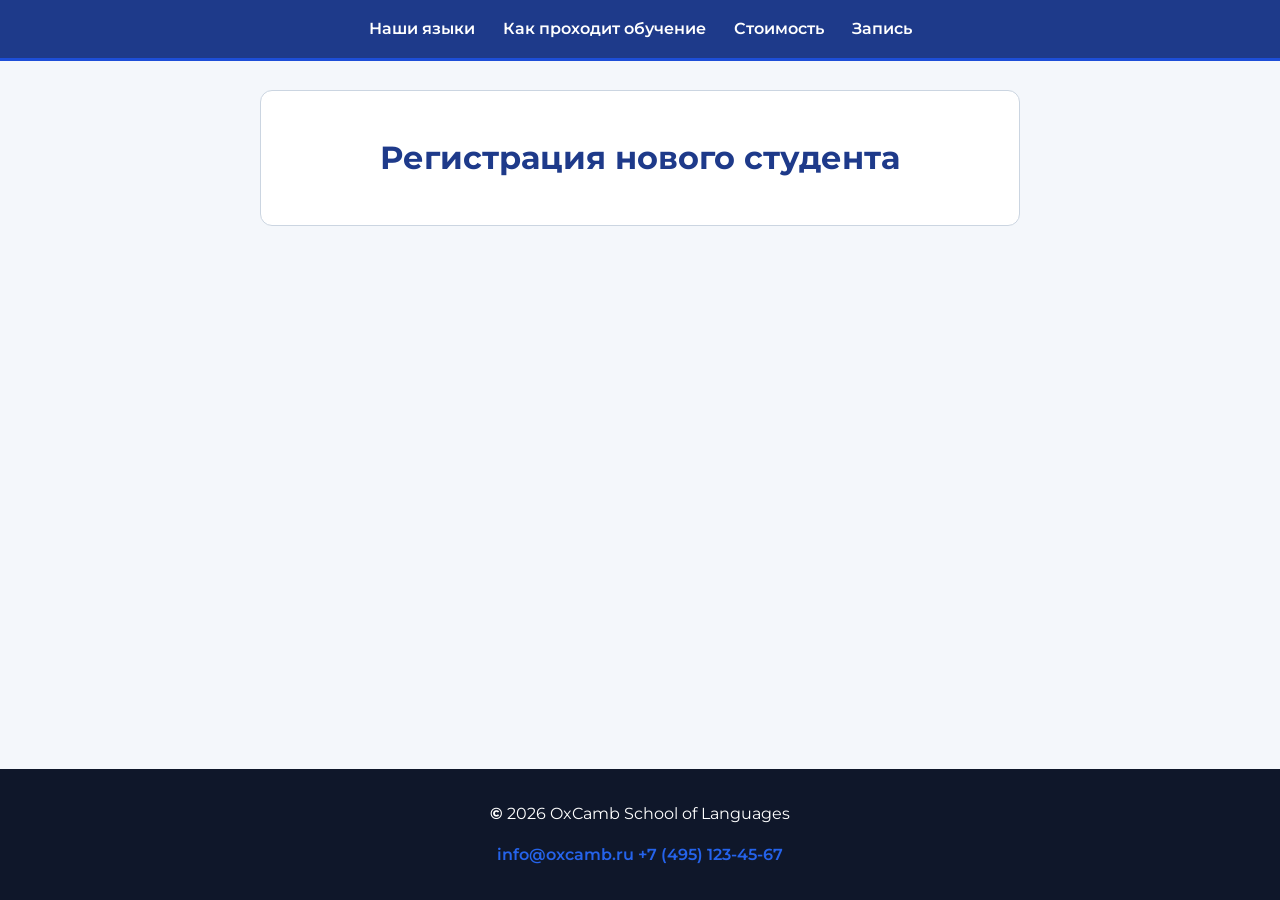
==== form.html @ c343cf36 "Предфинальный вариант (form.html, исправление ошибок псевдоэлементов)" ====
<!DOCTYPE html>
<html lang="ru">
  <head>
    <meta charset="utf-8">
    <title>Регистрация - OxCamb School</title>
    <link rel="preconnect" href="https://fonts.googleapis.com">
    <link rel="preconnect" href="https://fonts.gstatic.com" crossorigin>
    <link href="https://fonts.googleapis.com/css2?family=Montserrat:wght@400;600;700&display=swap" rel="stylesheet">
    <link rel="stylesheet" href="css/normalize.css">
    <link rel="stylesheet" href="css/style.css">
  </head>

  <body>
    <header class="site-header">
      <nav>
        <ul class="nav-list">
          <li><a class="nav-link" href="index.html#languages">Наши языки</a></li>
          <li><a class="nav-link" href="index.html#process">Как проходит обучение</a></li>
          <li><a class="nav-link" href="index.html#prices">Стоимость</a></li>
          <li><a class="nav-link" href="index.html#signup">Запись</a></li>
        </ul>
      </nav>
    </header>

    <main>
      <section>
        <h1>Регистрация нового студента</h1>
        
      </section>
    </main>

    <footer>
      <p><b>©</b> 2026 <span>OxCamb School of Languages</span></p>
      <p>
        <a href="mailto:info@oxcamb.ru">info@oxcamb.ru</a>
        <a href="tel:+74951234567">+7 (495) 123-45-67</a>
      </p>
    </footer>
  </body>
</html>
---- css/style.css ----
* {
  box-sizing: border-box;
}

body {
  background-color: #f4f7fb;
  color: #1e293b;
  font-family: "Montserrat", Arial, sans-serif;
  font-size: 16px;
  font-weight: 400;
  line-height: 1.6;
  margin: 0;
  padding-top: 70px;
  padding-bottom: 90px;
}

.site-header {
  background-color: #1e3a8a;
  border-bottom: 3px solid #1d4ed8;
  padding: 16px 24px;
  text-align: center;
  left: 0;
  position: fixed;
  top: 0;
  width: 100%;
  z-index: 100;
}

.nav-list {
  list-style: none;
  margin: 0;
  padding: 0;
}

.nav-list li {
  display: inline-block;
  margin: 0 12px;
}

a {
  color: #2563eb;
  font-weight: 600;
  text-decoration: none;
}

.nav-link {
  color: #ffffff;
}

.nav-link:hover {
  color: #93c5fd;
}

main {
  margin: 0 auto;
  max-width: 800px;
  min-width: 320px;
  padding: 20px;
}

section {
  background-color: #ffffff;
  border: 1px solid #cbd5e1;
  border-radius: 12px;
  margin-bottom: 20px;
  min-height: 120px;
  padding: 20px;
  position: relative;
}

h1,
h2 {
  color: #1e3a8a;
  font-weight: 700;
  text-align: center;
}

table {
  border-collapse: collapse;
  width: 100%;
}

th,
td {
  border: 1px solid #cbd5e1;
  padding: 10px;
  text-align: center;
}

footer {
  background-color: #0f172a;
  color: #ffffff;
  padding: 16px;
  text-align: center;
  position: fixed;
  width: 100%;
  bottom: 0;
  z-index: 100;
  left: 0;
}

img {
  display: block;
  margin: 0 auto;
  max-width: 600px;
  height: 300px;
  object-fit: contain;
  object-position: center;
  width: 100%;
}

.badge {
  background-color: rgb(22, 163, 74);
  border-radius: 6px;
  color: white;
  font-size: 12px;
  font-weight: 700;
  padding: 4px 10px;
  position: absolute;
  right: 16px;
  top: 16px;
}

.copyright::before {
  content: "© ";
  font-weight: 700;
}
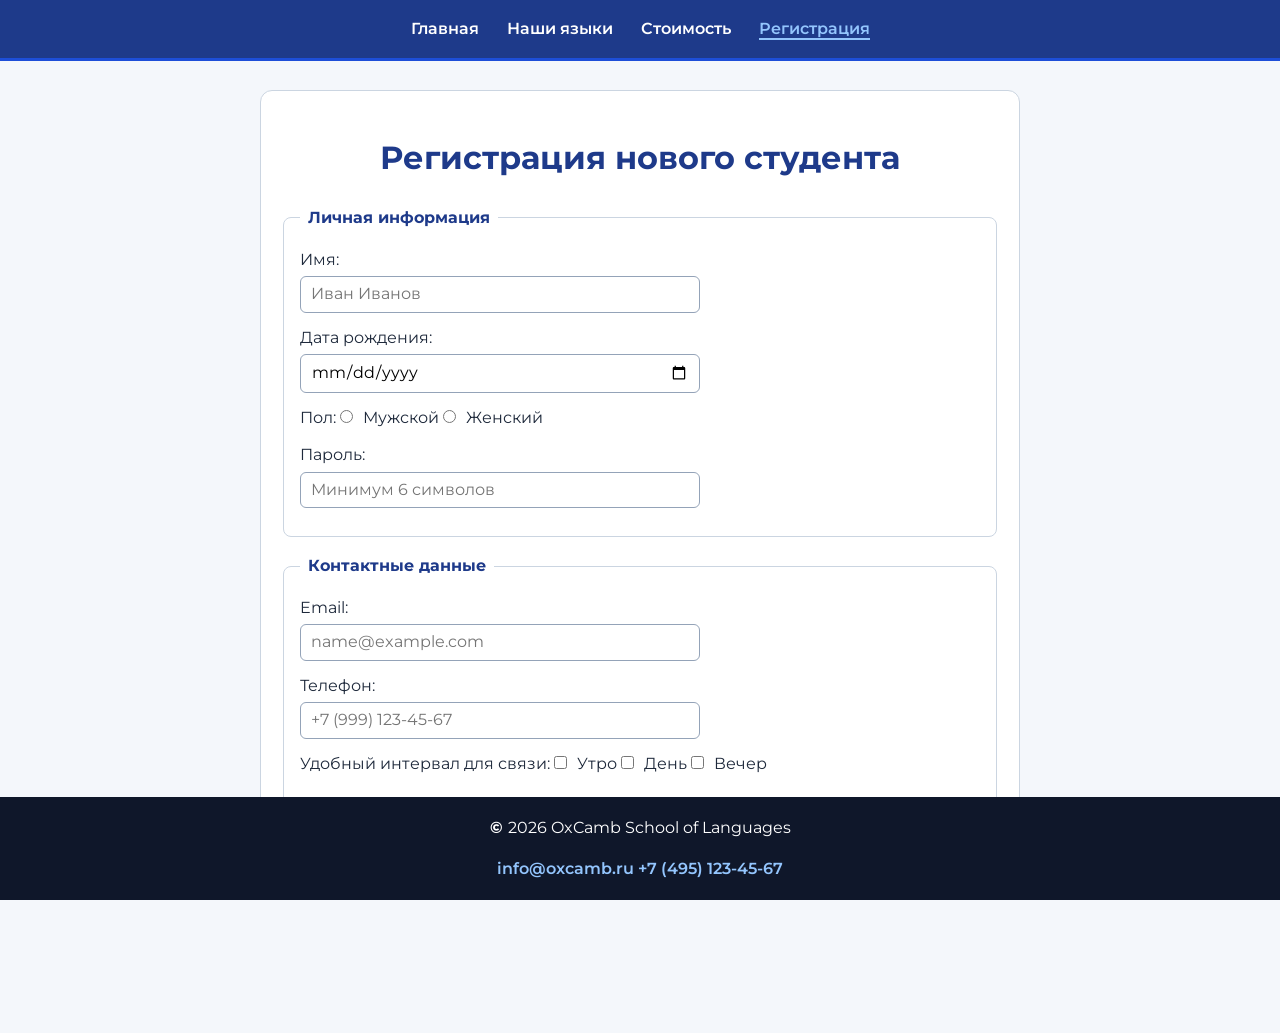
==== commit 31e817d9: "Разработана отдельная страница с формой регистрации." ====
--- a/form.html
+++ b/form.html
@@ -14,10 +14,10 @@
     <header class="site-header">
       <nav>
         <ul class="nav-list">
+          <li><a class="nav-link" href="index.html">Главная</a></li>
           <li><a class="nav-link" href="index.html#languages">Наши языки</a></li>
-          <li><a class="nav-link" href="index.html#process">Как проходит обучение</a></li>
           <li><a class="nav-link" href="index.html#prices">Стоимость</a></li>
-          <li><a class="nav-link" href="index.html#signup">Запись</a></li>
+          <li><a class="nav-link nav-link-active" href="form.html">Регистрация</a></li>
         </ul>
       </nav>
     </header>
@@ -25,12 +25,78 @@
     <main>
       <section>
         <h1>Регистрация нового студента</h1>
-        
+        <form action="#" method="post">
+          <fieldset>
+            <legend>Личная информация</legend>
+
+            <div>
+              <label for="reg-name">Имя:</label>
+              <input type="text" id="reg-name" name="name" placeholder="Иван Иванов" required>
+            </div>
+
+            <div>
+              <label for="reg-birth">Дата рождения:</label>
+              <input type="date" id="reg-birth" name="birthdate" required>
+            </div>
+
+            <div>
+              <span>Пол:</span>
+              <label for="gender-male">
+                <input type="radio" id="gender-male" name="gender" value="male" required>
+                Мужской
+              </label>
+              <label for="gender-female">
+                <input type="radio" id="gender-female" name="gender" value="female">
+                Женский
+              </label>
+            </div>
+
+            <div>
+              <label for="reg-password">Пароль:</label>
+              <input type="password" id="reg-password" name="password" placeholder="Минимум 6 символов" minlength="6" required>
+            </div>
+          </fieldset>
+
+          <fieldset>
+            <legend>Контактные данные</legend>
+
+            <div>
+              <label for="reg-email">Email:</label>
+              <input type="email" id="reg-email" name="email" placeholder="name@example.com" required>
+            </div>
+
+            <div>
+              <label for="reg-phone">Телефон:</label>
+              <input type="tel" id="reg-phone" name="phone" placeholder="+7 (999) 123-45-67" required>
+            </div>
+
+            <div>
+              <span>Удобный интервал для связи:</span>
+              <label for="time-morning">
+                <input type="checkbox" id="time-morning" name="contact_time" value="morning">
+                Утро
+              </label>
+              <label for="time-day">
+                <input type="checkbox" id="time-day" name="contact_time" value="day">
+                День
+              </label>
+              <label for="time-evening">
+                <input type="checkbox" id="time-evening" name="contact_time" value="evening">
+                Вечер
+              </label>
+            </div>
+          </fieldset>
+
+          <div>
+            <button type="submit">&#10004; Зарегистрироваться</button>
+            <button type="reset">&#8634; Очистить</button>
+          </div>
+        </form>
       </section>
     </main>
 
     <footer>
-      <p><b>©</b> 2026 <span>OxCamb School of Languages</span></p>
+      <p class="copyright">2026 <span>OxCamb School of Languages</span></p>
       <p>
         <a href="mailto:info@oxcamb.ru">info@oxcamb.ru</a>
         <a href="tel:+74951234567">+7 (495) 123-45-67</a>
--- a/css/style.css
+++ b/css/style.css
@@ -11,7 +11,7 @@
   line-height: 1.6;
   margin: 0;
   padding-top: 70px;
-  padding-bottom: 90px;
+  padding-bottom: 100px;
 }
 
 .site-header {
@@ -48,6 +48,11 @@
 }
 
 .nav-link:hover {
+  color: #93c5fd;
+}
+
+.nav-link-active {
+  border-bottom: 2px solid #93c5fd;
   color: #93c5fd;
 }
 
@@ -90,7 +95,7 @@
 footer {
   background-color: #0f172a;
   color: #ffffff;
-  padding: 16px;
+  padding: 2px;
   text-align: center;
   position: fixed;
   width: 100%;
@@ -124,4 +129,79 @@
 .copyright::before {
   content: "© ";
   font-weight: 700;
+}
+
+footer a {
+  color: #93c5fd;
+}
+
+a:active {
+  color: #1d4ed8;
+}
+
+fieldset {
+  border: 1px solid #cbd5e1;
+  border-radius: 8px;
+  margin-bottom: 16px;
+  padding: 16px;
+}
+
+legend {
+  color: #1e3a8a;
+  font-weight: 700;
+  padding: 0 8px;
+}
+
+form div {
+  margin-bottom: 12px;
+}
+
+input, select {
+  border: 1px solid #94a3b8;
+  border-radius: 6px;
+  display: block;
+  font-family: inherit;
+  font-size: 16px;
+  margin-top: 4px;
+  max-width: 400px;
+  padding: 8px 10px;
+  width: 100%;
+}
+
+input[type="radio"],
+input[type="checkbox"] {
+  display: inline-block;
+  margin-right: 6px;
+  width: auto;
+}
+
+input:focus,
+select:focus {
+  border-color: #2563eb;
+  outline: none;
+}
+
+button {
+  background-color: #2563eb;
+  border: none;
+  border-radius: 8px;
+  color: white;
+  cursor: pointer;
+  font-family: inherit;
+  font-size: 16px;
+  font-weight: 600;
+  padding: 10px 20px;
+}
+
+button[type="reset"] {
+  background-color: #64748b;
+  margin-left: 8px;
+}
+
+button[type="submit"]:hover {
+  background-color: #1d4ed8;
+}
+
+button[type="reset"]:hover {
+  background-color: #8094b1;
 }
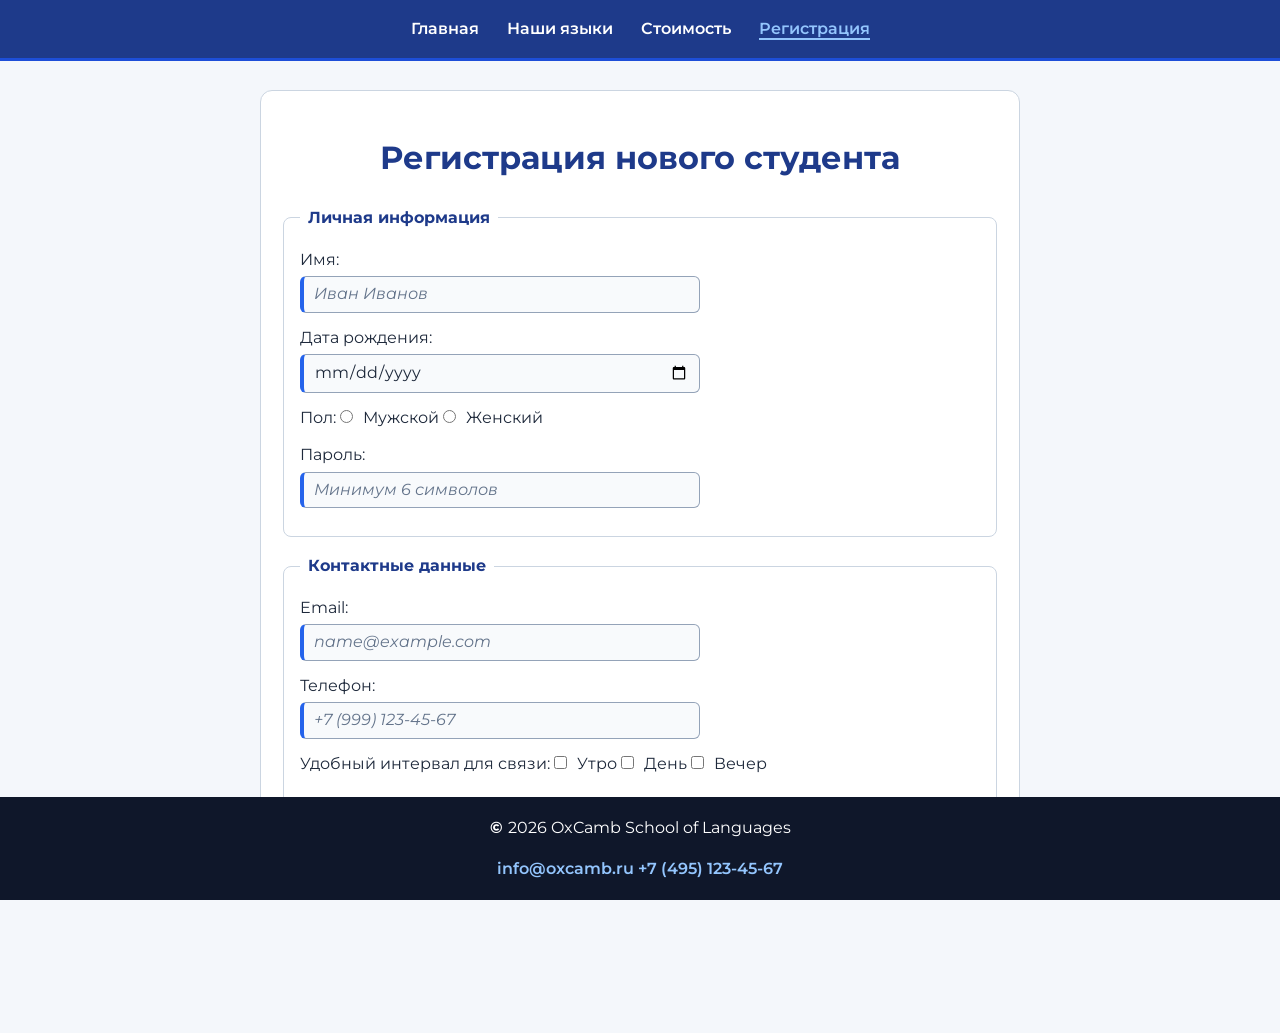
==== commit 37a27931: "Добавлены псевдоклассы и псевдоэлементы." ====
--- a/form.html
+++ b/form.html
@@ -41,14 +41,10 @@
 
             <div>
               <span>Пол:</span>
-              <label for="gender-male">
-                <input type="radio" id="gender-male" name="gender" value="male" required>
-                Мужской
-              </label>
-              <label for="gender-female">
-                <input type="radio" id="gender-female" name="gender" value="female">
-                Женский
-              </label>
+              <input type="radio" id="gender-male" name="gender" value="male" required>
+              <label for="gender-male">Мужской</label>
+              <input type="radio" id="gender-female" name="gender" value="female">
+              <label for="gender-female">Женский</label>
             </div>
 
             <div>
@@ -72,18 +68,12 @@
 
             <div>
               <span>Удобный интервал для связи:</span>
-              <label for="time-morning">
-                <input type="checkbox" id="time-morning" name="contact_time" value="morning">
-                Утро
-              </label>
-              <label for="time-day">
-                <input type="checkbox" id="time-day" name="contact_time" value="day">
-                День
-              </label>
-              <label for="time-evening">
-                <input type="checkbox" id="time-evening" name="contact_time" value="evening">
-                Вечер
-              </label>
+              <input type="checkbox" id="time-morning" name="contact_time" value="morning">
+              <label for="time-morning">Утро</label>
+              <input type="checkbox" id="time-day" name="contact_time" value="day">
+              <label for="time-day">День</label>
+              <input type="checkbox" id="time-evening" name="contact_time" value="evening">
+              <label for="time-evening">Вечер</label>
             </div>
           </fieldset>
 
--- a/css/style.css
+++ b/css/style.css
@@ -14,6 +14,11 @@
   padding-bottom: 100px;
 }
 
+::selection {
+  background-color: #1e3a8a;
+  color: white
+}
+
 .site-header {
   background-color: #1e3a8a;
   border-bottom: 3px solid #1d4ed8;
@@ -41,6 +46,19 @@
   color: #2563eb;
   font-weight: 600;
   text-decoration: none;
+}
+
+a:focus {
+  border-bottom: 2px solid #2563eb;
+  outline: none;
+}
+
+a:hover {
+  color: #1e3a8a;
+}
+
+a:active {
+  color: #1d4ed8;
 }
 
 .nav-link {
@@ -61,6 +79,28 @@
   max-width: 800px;
   min-width: 320px;
   padding: 20px;
+}
+
+main ul,
+main ol {
+  list-style-position: inside;
+  padding-left: 0;
+}
+
+main li {
+  border-radius: 6px;
+  margin-bottom: 6px;
+  padding: 6px 12px;
+}
+
+main li:nth-child(odd) {
+  background-color: #f1f5f9;
+  color: #1e3a8a;
+}
+
+main li:nth-child(even) {
+  background-color: #e0ecff;
+  color: #1e293b;
 }
 
 section {
@@ -135,8 +175,13 @@
   color: #93c5fd;
 }
 
-a:active {
-  color: #1d4ed8;
+footer a:hover {
+  color: #ffffff;
+}
+
+.nav-link:focus,
+footer a:focus {
+  border-bottom: 2px solid #93c5fd;
 }
 
 fieldset {
@@ -156,7 +201,10 @@
   margin-bottom: 12px;
 }
 
-input, select {
+input, 
+select {
+  background-color: #f8fafc;
+  color: #1e293b;
   border: 1px solid #94a3b8;
   border-radius: 6px;
   display: block;
@@ -168,11 +216,27 @@
   width: 100%;
 }
 
+input::placeholder {
+  color: #64748b;
+  font-style: italic;
+  opacity: 1;
+}
+
+input:required {
+  border-left: 4px solid #2563eb;
+}
+
 input[type="radio"],
 input[type="checkbox"] {
   display: inline-block;
   margin-right: 6px;
   width: auto;
+}
+
+input[type="radio"]:checked + label,
+input[type="checkbox"]:checked + label {
+  color: #2563eb;
+  font-weight: 600;
 }
 
 input:focus,
@@ -193,6 +257,13 @@
   padding: 10px 20px;
 }
 
+button:focus,
+button[type="submit"]:focus,
+button[type="reset"]:focus {
+  outline: 3px solid #93c5fd;
+  outline-offset: 2px;
+}
+
 button[type="reset"] {
   background-color: #64748b;
   margin-left: 8px;
@@ -202,6 +273,14 @@
   background-color: #1d4ed8;
 }
 
+button[type="submit"]:active {
+  background-color: #1e3a8a;
+}
+
 button[type="reset"]:hover {
   background-color: #8094b1;
+}
+
+button[type="reset"]:active {
+  background-color: #475569;
 }
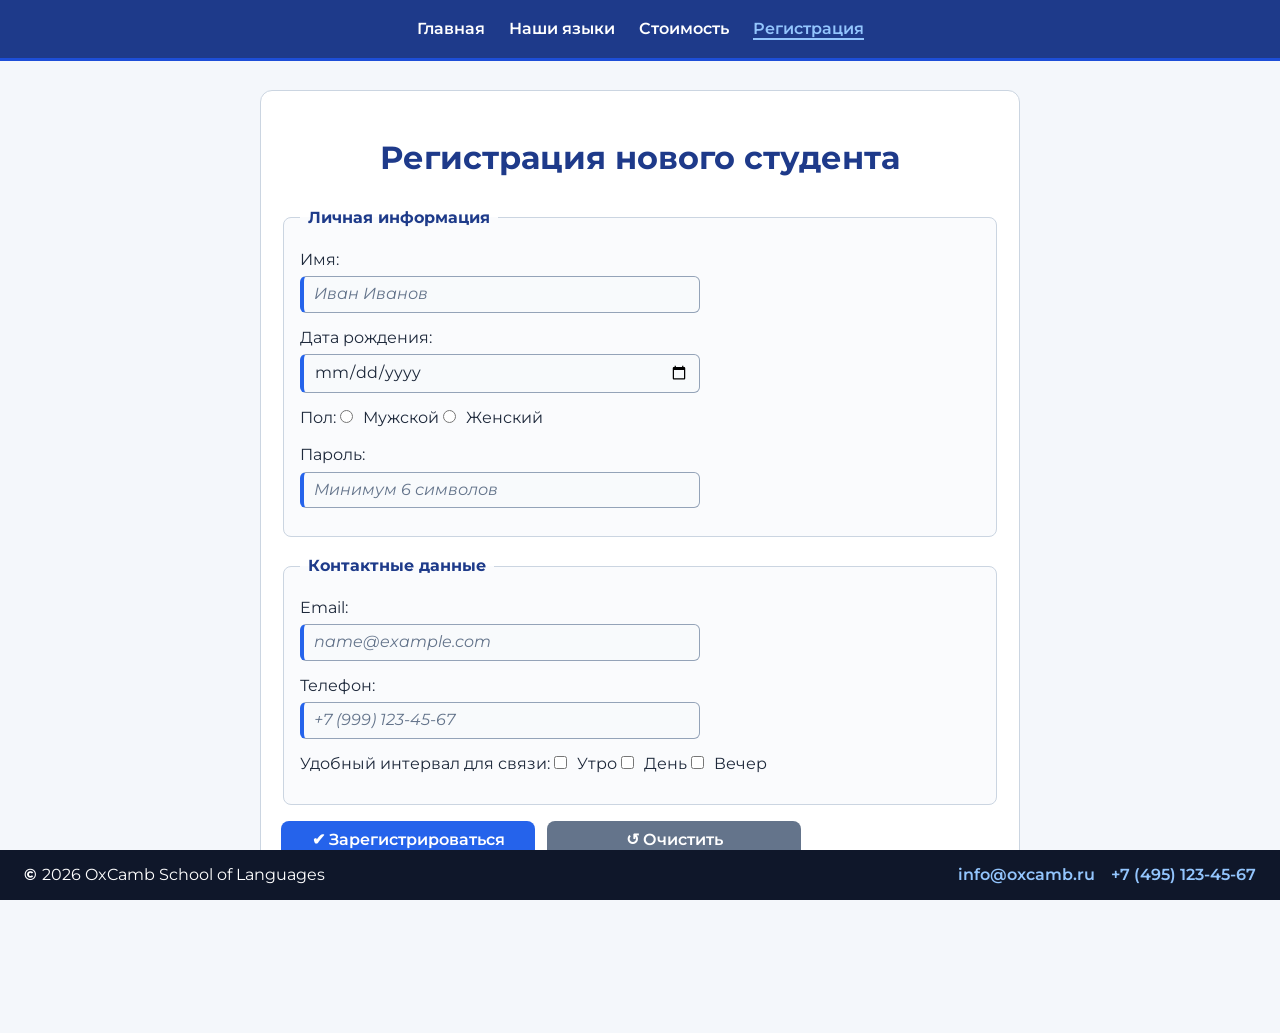
==== commit 0ecd53b2: "Flexbox and Grid Basics" ====
--- a/form.html
+++ b/form.html
@@ -77,7 +77,7 @@
             </div>
           </fieldset>
 
-          <div>
+          <div class="form-actions">
             <button type="submit">&#10004; Зарегистрироваться</button>
             <button type="reset">&#8634; Очистить</button>
           </div>
--- a/css/style.css
+++ b/css/style.css
@@ -32,14 +32,14 @@
 }
 
 .nav-list {
+  display: flex;
+  align-items: center;
+  flex-wrap: wrap;
+  gap: 1.5rem;
+  justify-content: center;
   list-style: none;
   margin: 0;
   padding: 0;
-}
-
-.nav-list li {
-  display: inline-block;
-  margin: 0 12px;
 }
 
 a {
@@ -133,15 +133,28 @@
 }
 
 footer {
+  align-items: center;
   background-color: #0f172a;
   color: #ffffff;
-  padding: 2px;
-  text-align: center;
+  display: flex;
+  flex-wrap: wrap;
+  gap: 1rem;
+  justify-content: space-between;
+  padding: 0.75rem 1.5rem;
   position: fixed;
   width: 100%;
   bottom: 0;
   z-index: 100;
   left: 0;
+}
+
+footer p {
+  margin: 0;
+}
+
+footer p:last-child {
+  display: flex;
+  gap: 1rem;
 }
 
 img {
@@ -185,6 +198,7 @@
 }
 
 fieldset {
+  background-color: rgba(248, 250, 252, 0.7);
   border: 1px solid #cbd5e1;
   border-radius: 8px;
   margin-bottom: 16px;
@@ -192,9 +206,9 @@
 }
 
 legend {
-  color: #1e3a8a;
+  color: hsl(224, 64%, 33%);
   font-weight: 700;
-  padding: 0 8px;
+  padding: 0 0.5em
 }
 
 form div {
@@ -264,9 +278,19 @@
   outline-offset: 2px;
 }
 
+.form-actions {
+  display: flex;
+  flex-wrap: wrap;
+  gap: 0.75rem;
+  max-width: 520px;
+}
+
+.form-actions button {
+  flex: 1 1 220px;
+}
+
 button[type="reset"] {
   background-color: #64748b;
-  margin-left: 8px;
 }
 
 button[type="submit"]:hover {
@@ -283,4 +307,17 @@
 
 button[type="reset"]:active {
   background-color: #475569;
+}
+
+#languages ul {
+  display: grid;
+  gap: 1rem;
+  grid-template-columns: repeat(auto-fit, minmax(180px, 1fr));
+  list-style: none;
+  padding-left: 0;
+}
+
+#languages li {
+  margin-bottom: 0;
+  text-align: center;
 }
